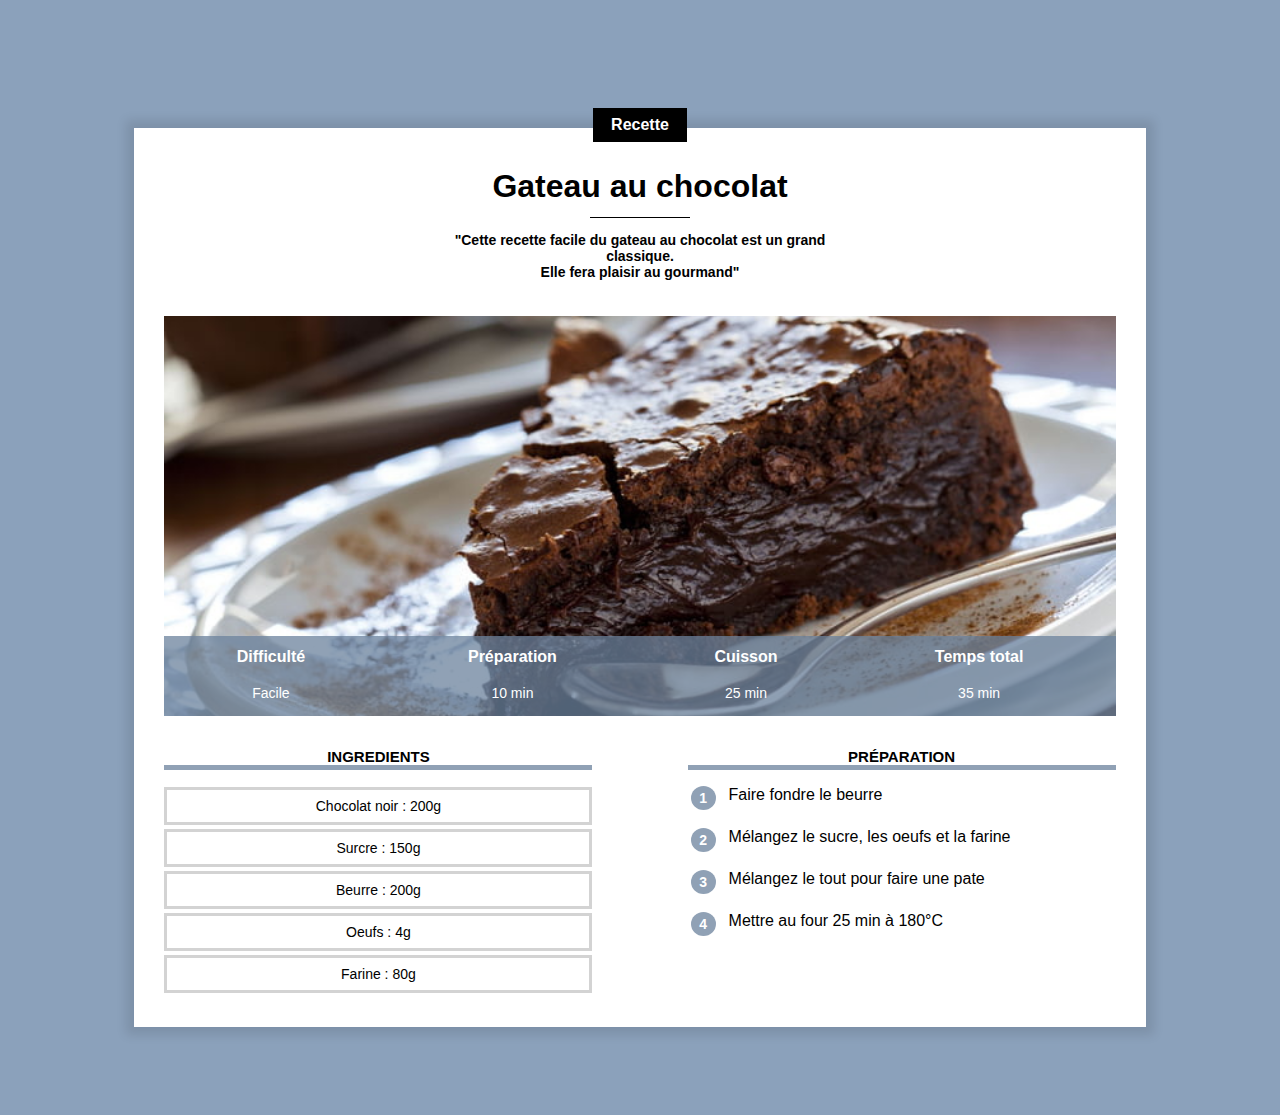
==== exo_gateau.html @ 529526b3 "Add files via upload" ====
<!DOCTYPE html>
<html lang="fr">
<head>
    <title> Gateau au chocolat </title>
    <meta charset="UTF-8">
    <link rel="stylesheet" href="recette.css"/>
    
</head>

<body>
    <div class="centre categorie"> 
        <p class="categorie">Recette</p>
    </div>

    <div class="contenu">    
        <h1 align="center">  Gateau au chocolat  </h1> 

    <div class="separateur">
    
    </div>

        <!-- LE CONTENU DE MA PAGE -->
    <div class="centre"> 
        <p class="description"> <b> "Cette recette facile du gateau au chocolat est un grand classique. <br> Elle fera plaisir au gourmand" </b></p>
    </div>
        <br> 
    <div class="info"> 
        <img class="centre info" style ="display: block" src="gateau.jpg">

        <table class="info">
            <tr>
                <th>Difficulté</th>
                <th>Préparation</th>
                <th>Cuisson</th>
                <th>Temps total</th>
            </tr>
            <tr>
                <td>Facile</td>
                <td>10 min</td>
                <td>25 min</td>
                <td>35 min</td>
        </table>
    </div>

    <div class="colonne colonne1"> 
        <h2> Ingredients </h2>
        <div class="ingredients">
            <p>Chocolat noir : 200g</p>
            <p>Surcre : 150g</p>
            <p>Beurre : 200g</p>
            <p>Oeufs : 4g</p>
            <p>Farine : 80g</p>
        </div>

    </div>

    <div class="colonne colonne2"> 
        <h2> Préparation </h2>
        <table class="preparation">
            <tr> <td><p class="numero">1</p></td> <td class="preparation_etape">Faire fondre le beurre</td> </tr>
            <tr> <td><p class="numero">2</p></td> <td class="preparation_etape">Mélangez le sucre, les oeufs et la farine</td> </tr>
            <tr> <td><p class="numero">3</p></td> <td class="preparation_etape">Mélangez le tout pour faire une pate</td> </tr>
            <tr> <td><p class="numero">4</p></td> <td class="preparation_etape">Mettre au four 25 min à 180°C</td> </tr>
    </div>
        </table>
    </div> 

</body>
</html>
---- recette.css ----
* {
    overflow: auto;
}

body {
    background-color: #8BA1BB;
    font-family: Arial;
}

p.categorie {
    background-color: black;
    color: white;
    display: inline-block;
    text-align: center;
    padding: 8px 18px;
    margin-top: 40px;
    margin-bottom: 0;
    font-weight: bold;
    font-size: 16 px;
}
div.contenu {
    background-color: white; 
    margin: 0px 10% 80px 10%;
    padding: 30px;
    min-width: 350px;
    box-shadow: 0px 0px 10px 8px rgba(0, 0, 0, 0.1);
}

h1 {
    text-align: center;
    margin-bottom: 12px;
    margin-top: 10px;
}

p.description {
    text-align: center;
    max-width: 400px;
    display: inline-block;
    font-size: 14px;
}

.centre {
    text-align: center;
    width: 100%;
}

div.categorie {
    margin-bottom: -18px;
    margin-top: 60px;

}

div.separateur {
    background-color: black;
    width:100px;
    height: 1px;
    margin-left:auto;
    margin-right: auto;
}

div.info {
    position:relative;
}

table.info {
    position:absolute;
    border: 1;
    color: white;
    bottom:0;
    width: 100%;
    background-color:#6C829DC0;
    height: 80px;
}

table.info td {
    text-align: center;
    font-size: 14px;
    vertical-align: top;
}

table.info th {
    font-size: 16px;
    padding-bottom: 8px;
}

img.info {
    display:block;
    max-height: 400px;
    min-height: 200px;
    object-fit: cover;
}

div.colonne {
    width: 45%;
    margin-top: 20px;
}

div.colonne h2 {
    text-align: center;
    text-transform: uppercase;
    font-size: 15px;
    border-bottom: 5px solid #6C829DC0;
}

div.colonne1 {
    display: inline-block;
    margin-right: 10%;
}

div.colonne2 {
    float:right;
}

div.ingredients p {
    text-align: center;
    font-size: 14px;
    border: solid lightgray;
    padding: 8px 0;
    margin-top: 4px;
    margin-bottom: 0;
}

table.preparation p.numero {
    background-color: #6C829DC0;
    color:white;
    width: 25px;
    height: 25 px;
    text-align: center;
    font-size: 14px;
    font-weight: bold;
    padding-top: 4px;
    padding-bottom: 4px;
    box-sizing: border-box;
    border-radius: 50%;
    margin: 0;
}

table.preparation td {
    vertical-align: top;
}

table.preparation td.preparation_etape {
    font-size: 14 px;
    padding-left: 10px;
    padding-bottom: 10px;
}

table.preparation tr {
    height: 40px;
}
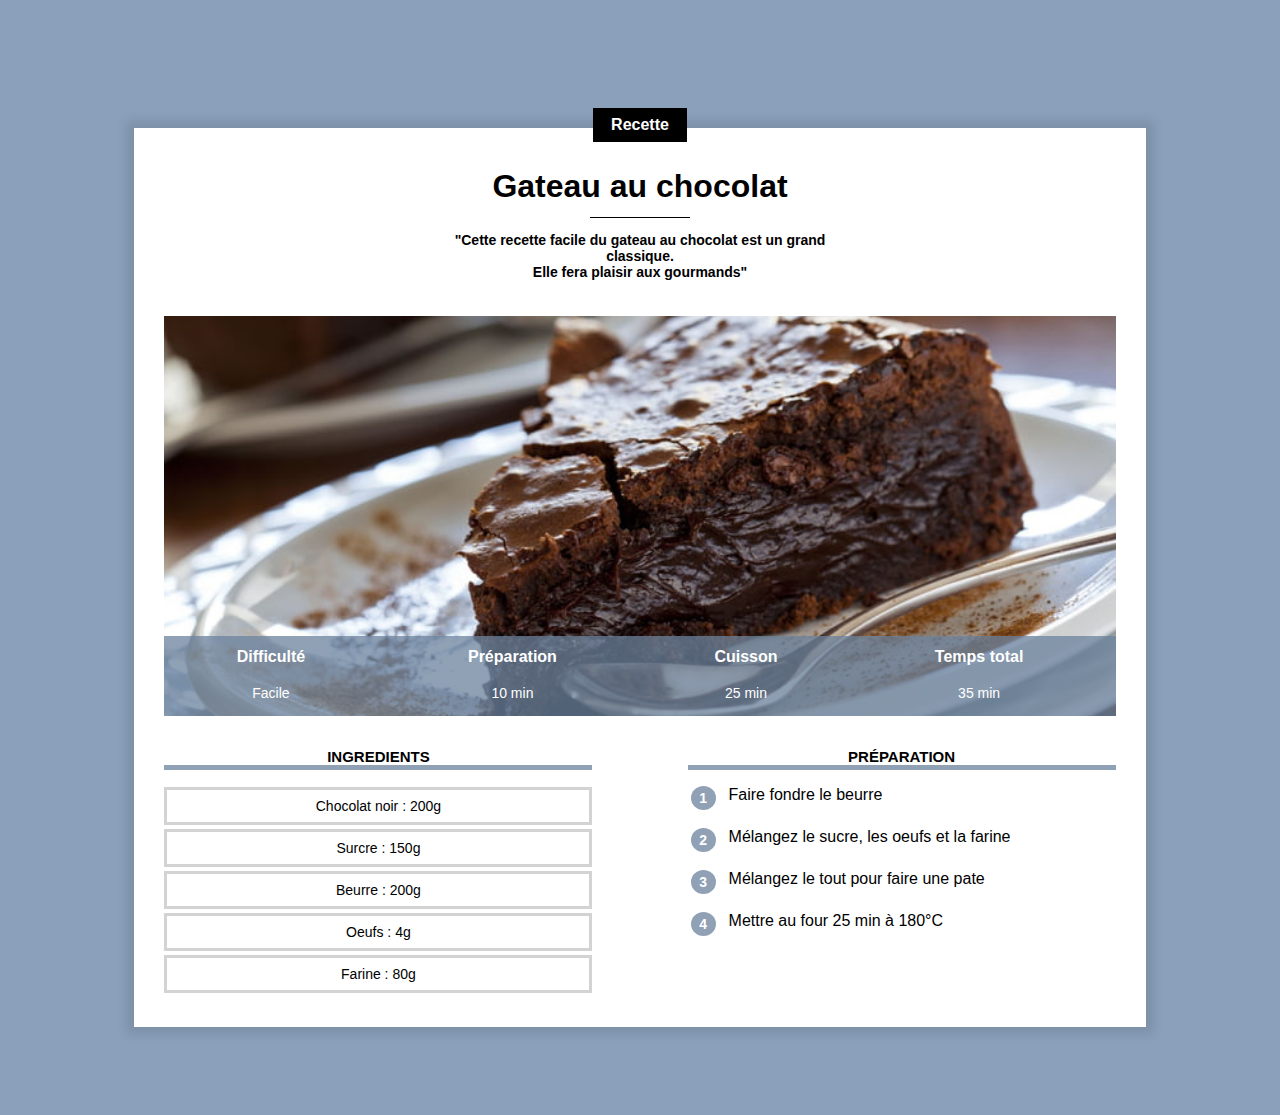
==== commit a9a4d684: "Add files via upload" ====
--- a/exo_gateau.html
+++ b/exo_gateau.html
@@ -21,7 +21,7 @@
 
         <!-- LE CONTENU DE MA PAGE -->
     <div class="centre"> 
-        <p class="description"> <b> "Cette recette facile du gateau au chocolat est un grand classique. <br> Elle fera plaisir au gourmand" </b></p>
+        <p class="description"> <b> "Cette recette facile du gateau au chocolat est un grand classique. <br> Elle fera plaisir aux gourmands" </b></p>
     </div>
         <br> 
     <div class="info"> 
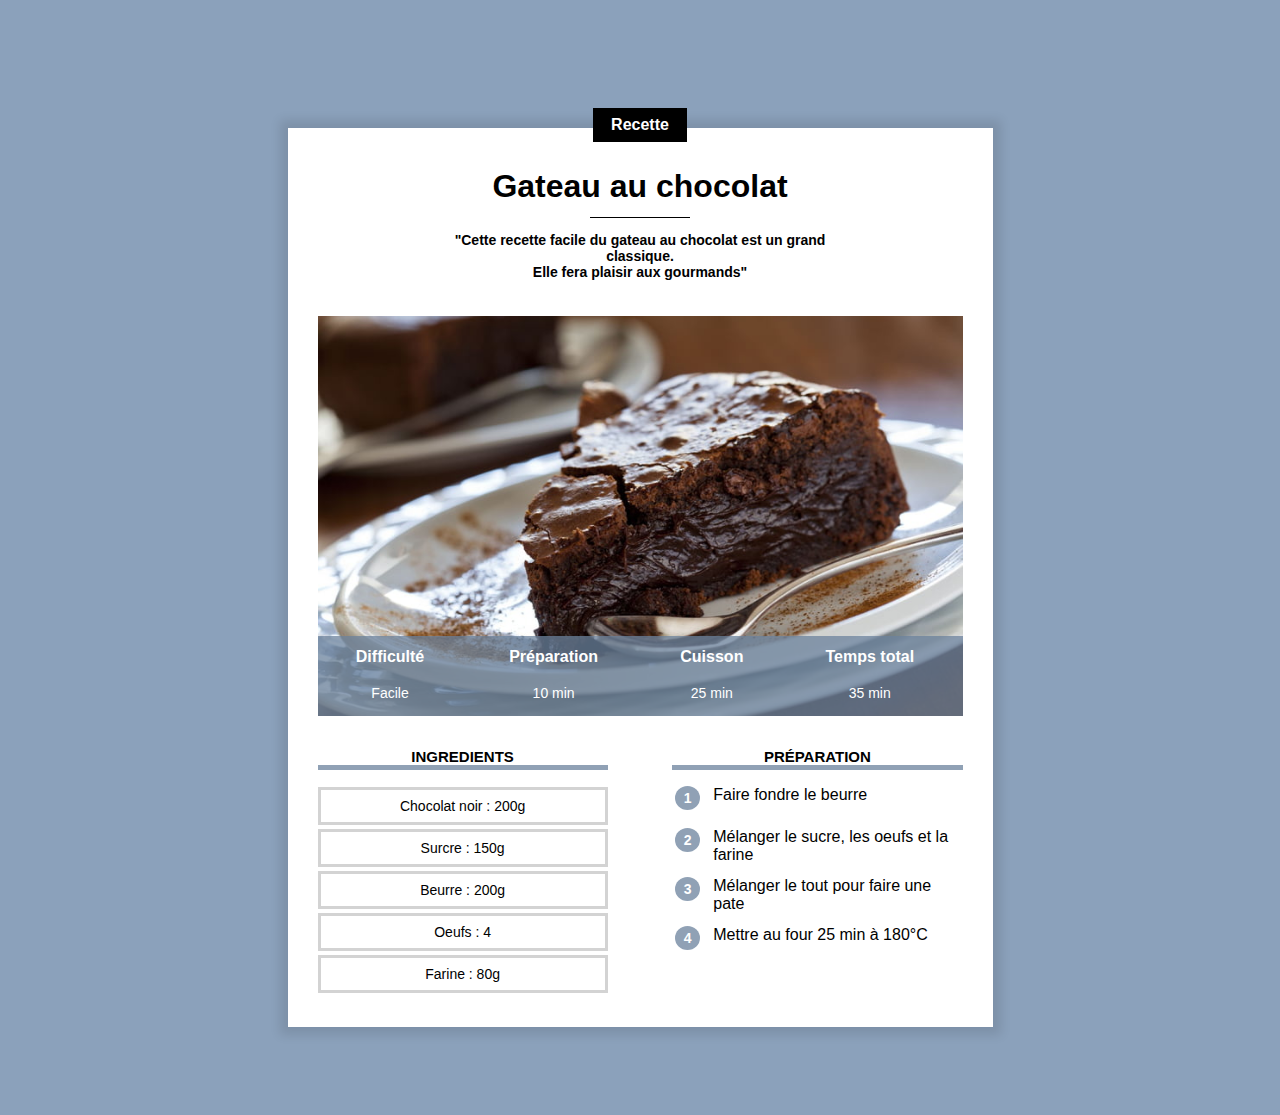
==== commit 8e058ca9: "Add files via upload" ====
--- a/exo_gateau.html
+++ b/exo_gateau.html
@@ -48,7 +48,7 @@
             <p>Chocolat noir : 200g</p>
             <p>Surcre : 150g</p>
             <p>Beurre : 200g</p>
-            <p>Oeufs : 4g</p>
+            <p>Oeufs : 4</p>
             <p>Farine : 80g</p>
         </div>
 
@@ -58,8 +58,8 @@
         <h2> Préparation </h2>
         <table class="preparation">
             <tr> <td><p class="numero">1</p></td> <td class="preparation_etape">Faire fondre le beurre</td> </tr>
-            <tr> <td><p class="numero">2</p></td> <td class="preparation_etape">Mélangez le sucre, les oeufs et la farine</td> </tr>
-            <tr> <td><p class="numero">3</p></td> <td class="preparation_etape">Mélangez le tout pour faire une pate</td> </tr>
+            <tr> <td><p class="numero">2</p></td> <td class="preparation_etape">Mélanger le sucre, les oeufs et la farine</td> </tr>
+            <tr> <td><p class="numero">3</p></td> <td class="preparation_etape">Mélanger le tout pour faire une pate</td> </tr>
             <tr> <td><p class="numero">4</p></td> <td class="preparation_etape">Mettre au four 25 min à 180°C</td> </tr>
     </div>
         </table>
--- a/recette.css
+++ b/recette.css
@@ -20,9 +20,9 @@
 }
 div.contenu {
     background-color: white; 
-    margin: 0px 10% 80px 10%;
-    padding: 30px;
-    min-width: 350px;
+    margin: 40px 8px 40px 8px;
+    padding: 0px;
+    /*min-width: 350px;*/
     box-shadow: 0px 0px 10px 8px rgba(0, 0, 0, 0.1);
 }
 
@@ -69,17 +69,17 @@
     bottom:0;
     width: 100%;
     background-color:#6C829DC0;
-    height: 80px;
+    height: 40px;
 }
 
 table.info td {
     text-align: center;
-    font-size: 14px;
+    font-size: 12px;
     vertical-align: top;
 }
 
 table.info th {
-    font-size: 16px;
+    font-size: 14px;
     padding-bottom: 8px;
 }
 
@@ -91,7 +91,7 @@
 }
 
 div.colonne {
-    width: 45%;
+    width: 100%;
     margin-top: 20px;
 }
 
@@ -104,11 +104,6 @@
 
 div.colonne1 {
     display: inline-block;
-    margin-right: 10%;
-}
-
-div.colonne2 {
-    float:right;
 }
 
 div.ingredients p {
@@ -149,3 +144,43 @@
     height: 40px;
 }
 
+/* Styles pour ordinateur */
+@media only screen and (min-width: 768px) {
+    div.contenu {
+        margin: 0px 10% 80px 10%;
+        padding: 30px;
+        min-width: 350px;
+    }
+
+    table.info {
+        height: 80px;
+    }
+    
+    table.info td {
+        font-size: 14px;
+    }
+    
+    table.info th {
+        font-size: 16px;
+    }
+
+    div.colonne {
+        width: 45%;
+    }
+    
+    div.colonne1 {
+        margin-right: 10%;
+    }
+    
+    div.colonne2 {
+        float:right;
+    }
+}
+
+@media only screen and (min-width: 900px) {
+    div.contenu {
+        margin-left: auto;
+        margin-right:auto;
+        width: 645px;
+    }
+}